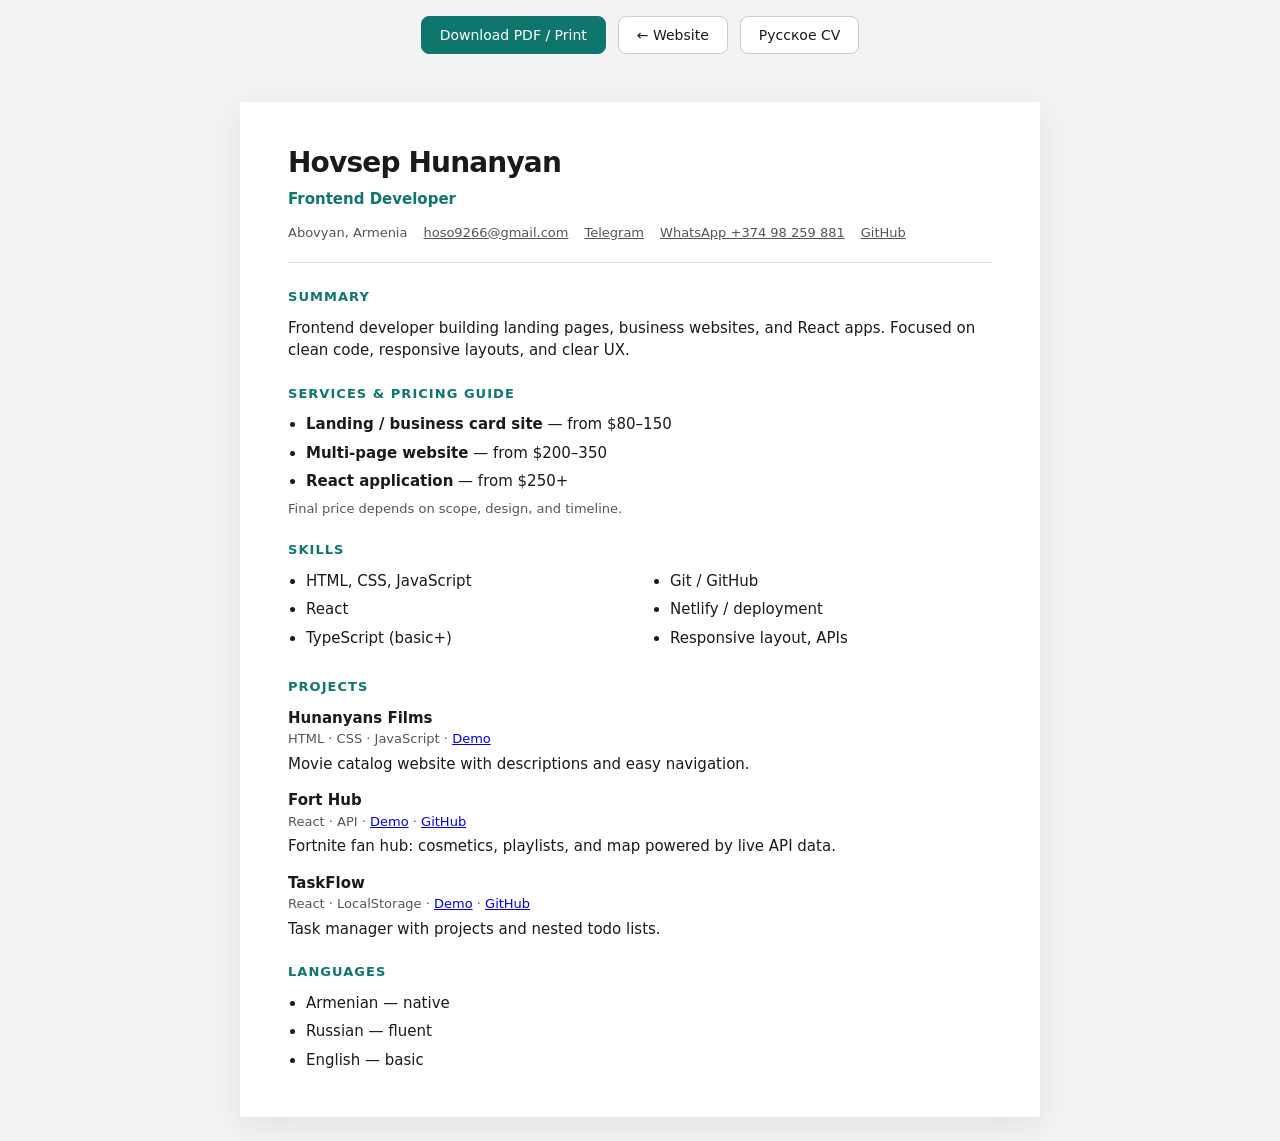
==== public/cv-en.html @ 46ccc36b "Update portfolio" ====
<!DOCTYPE html>
<html lang="en">
<head>
  <meta charset="UTF-8" />
  <meta name="viewport" content="width=device-width, initial-scale=1.0" />
  <title>Hovsep Hunanyan — CV</title>
  <style>
    :root {
      --text: #1a1a1a;
      --muted: #555;
      --line: #ddd;
      --accent: #0f766e;
    }
    * { box-sizing: border-box; }
    body {
      margin: 0;
      font: 15px/1.5 system-ui, -apple-system, Segoe UI, sans-serif;
      color: var(--text);
      background: #f3f3f3;
    }
    .page {
      max-width: 800px;
      margin: 24px auto;
      padding: 40px 48px;
      background: #fff;
      box-shadow: 0 8px 32px rgba(0,0,0,.08);
    }
    .toolbar {
      display: flex;
      gap: 12px;
      justify-content: center;
      margin: 16px auto 0;
      max-width: 800px;
      padding: 0 16px 24px;
    }
    .toolbar a, .toolbar button {
      font: 500 14px system-ui, sans-serif;
      padding: 10px 18px;
      border-radius: 8px;
      border: 1px solid #ccc;
      background: #fff;
      cursor: pointer;
      text-decoration: none;
      color: var(--text);
    }
    .toolbar button.primary {
      background: var(--accent);
      border-color: var(--accent);
      color: #fff;
    }
    h1 {
      margin: 0 0 4px;
      font-size: 28px;
      letter-spacing: -0.03em;
    }
    .role {
      margin: 0 0 12px;
      color: var(--accent);
      font-weight: 600;
    }
    .contacts {
      display: flex;
      flex-wrap: wrap;
      gap: 8px 16px;
      margin: 0 0 24px;
      padding-bottom: 20px;
      border-bottom: 1px solid var(--line);
      color: var(--muted);
      font-size: 13px;
    }
    .contacts a { color: var(--muted); }
    h2 {
      margin: 22px 0 10px;
      font-size: 13px;
      text-transform: uppercase;
      letter-spacing: 0.08em;
      color: var(--accent);
    }
    p { margin: 0 0 10px; }
    ul { margin: 0; padding-left: 18px; }
    li { margin-bottom: 6px; }
    .job { margin-bottom: 14px; }
    .job strong { display: block; }
    .meta { color: var(--muted); font-size: 13px; margin-bottom: 4px; }
    .grid {
      display: grid;
      grid-template-columns: 1fr 1fr;
      gap: 8px 24px;
    }
    @media print {
      body { background: #fff; }
      .toolbar { display: none; }
      .page { margin: 0; padding: 0; box-shadow: none; max-width: none; }
    }
    @media (max-width: 640px) {
      .page { margin: 0; padding: 24px; box-shadow: none; }
      .grid { grid-template-columns: 1fr; }
    }
  </style>
</head>
<body>
  <div class="toolbar">
    <button class="primary" type="button" onclick="window.print()">Download PDF / Print</button>
    <a href="/">← Website</a>
    <a href="/cv-ru.html">Русское CV</a>
  </div>

  <main class="page">
    <h1>Hovsep Hunanyan</h1>
    <p class="role">Frontend Developer</p>
    <div class="contacts">
      <span>Abovyan, Armenia</span>
      <a href="mailto:hoso9266@gmail.com">hoso9266@gmail.com</a>
      <a href="https://t.me/+37498259881">Telegram</a>
      <a href="https://wa.me/37498259881">WhatsApp +374 98 259 881</a>
      <a href="https://github.com/Hovsep9266">GitHub</a>
    </div>

    <h2>Summary</h2>
    <p>
      Frontend developer building landing pages, business websites, and React apps.
      Focused on clean code, responsive layouts, and clear UX.
    </p>

    <h2>Services &amp; pricing guide</h2>
    <ul>
      <li><strong>Landing / business card site</strong> — from $80–150</li>
      <li><strong>Multi-page website</strong> — from $200–350</li>
      <li><strong>React application</strong> — from $250+</li>
    </ul>
    <p style="color:var(--muted);font-size:13px">Final price depends on scope, design, and timeline.</p>

    <h2>Skills</h2>
    <div class="grid">
      <ul>
        <li>HTML, CSS, JavaScript</li>
        <li>React</li>
        <li>TypeScript (basic+)</li>
      </ul>
      <ul>
        <li>Git / GitHub</li>
        <li>Netlify / deployment</li>
        <li>Responsive layout, APIs</li>
      </ul>
    </div>

    <h2>Projects</h2>
    <div class="job">
      <strong>Hunanyans Films</strong>
      <div class="meta">HTML · CSS · JavaScript · <a href="https://hunanyans-films.netlify.app/">Demo</a></div>
      <p>Movie catalog website with descriptions and easy navigation.</p>
    </div>
    <div class="job">
      <strong>Fort Hub</strong>
      <div class="meta">React · API · <a href="https://fort-hub.netlify.app/">Demo</a> · <a href="https://github.com/Hovsep9266/fortnite">GitHub</a></div>
      <p>Fortnite fan hub: cosmetics, playlists, and map powered by live API data.</p>
    </div>
    <div class="job">
      <strong>TaskFlow</strong>
      <div class="meta">React · LocalStorage · <a href="https://taskflow-the-app.netlify.app/">Demo</a> · <a href="https://github.com/Hovsep9266/taskflow-the-app">GitHub</a></div>
      <p>Task manager with projects and nested todo lists.</p>
    </div>

    <h2>Languages</h2>
    <ul>
      <li>Armenian — native</li>
      <li>Russian — fluent</li>
      <li>English — basic</li>
    </ul>
  </main>
</body>
</html>
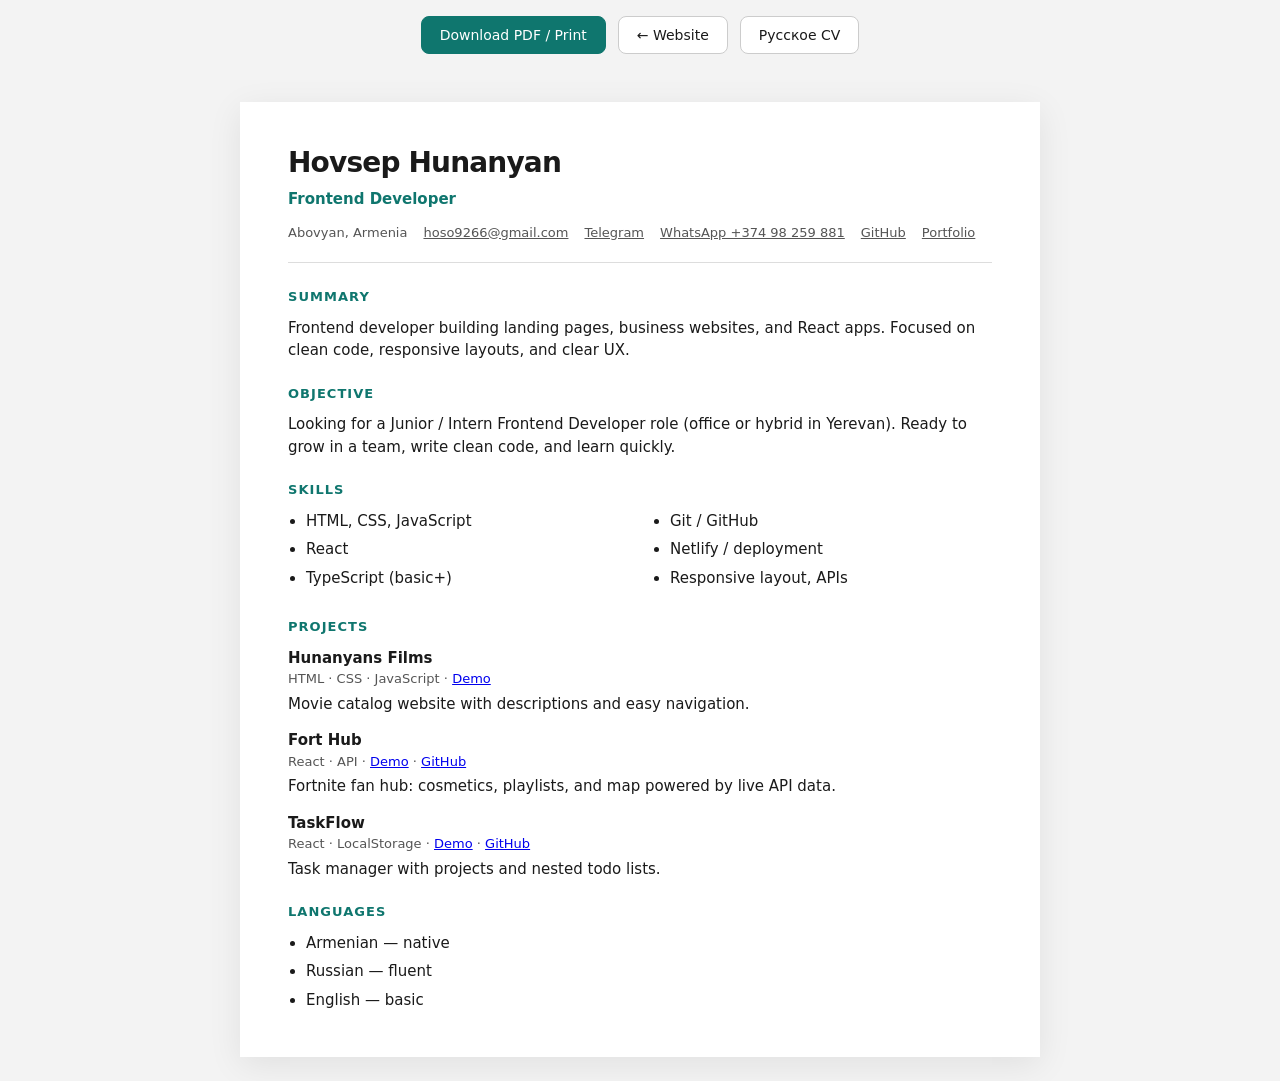
==== commit 65703750: "Update portfolio" ====
--- a/public/cv-en.html
+++ b/public/cv-en.html
@@ -110,10 +110,11 @@
     <p class="role">Frontend Developer</p>
     <div class="contacts">
       <span>Abovyan, Armenia</span>
-      <a href="mailto:hoso9266@gmail.com">hoso9266@gmail.com</a>
+      <a href="https://mail.google.com/mail/?view=cm&fs=1&to=hoso9266%40gmail.com" target="_blank" rel="noopener noreferrer">hoso9266@gmail.com</a>
       <a href="https://t.me/+37498259881">Telegram</a>
       <a href="https://wa.me/37498259881">WhatsApp +374 98 259 881</a>
       <a href="https://github.com/Hovsep9266">GitHub</a>
+      <a href="https://hovsep-hunanyan.netlify.app/">Portfolio</a>
     </div>
 
     <h2>Summary</h2>
@@ -122,13 +123,11 @@
       Focused on clean code, responsive layouts, and clear UX.
     </p>
 
-    <h2>Services &amp; pricing guide</h2>
-    <ul>
-      <li><strong>Landing / business card site</strong> — from $80–150</li>
-      <li><strong>Multi-page website</strong> — from $200–350</li>
-      <li><strong>React application</strong> — from $250+</li>
-    </ul>
-    <p style="color:var(--muted);font-size:13px">Final price depends on scope, design, and timeline.</p>
+    <h2>Objective</h2>
+    <p>
+      Looking for a Junior / Intern Frontend Developer role (office or hybrid in Yerevan).
+      Ready to grow in a team, write clean code, and learn quickly.
+    </p>
 
     <h2>Skills</h2>
     <div class="grid">
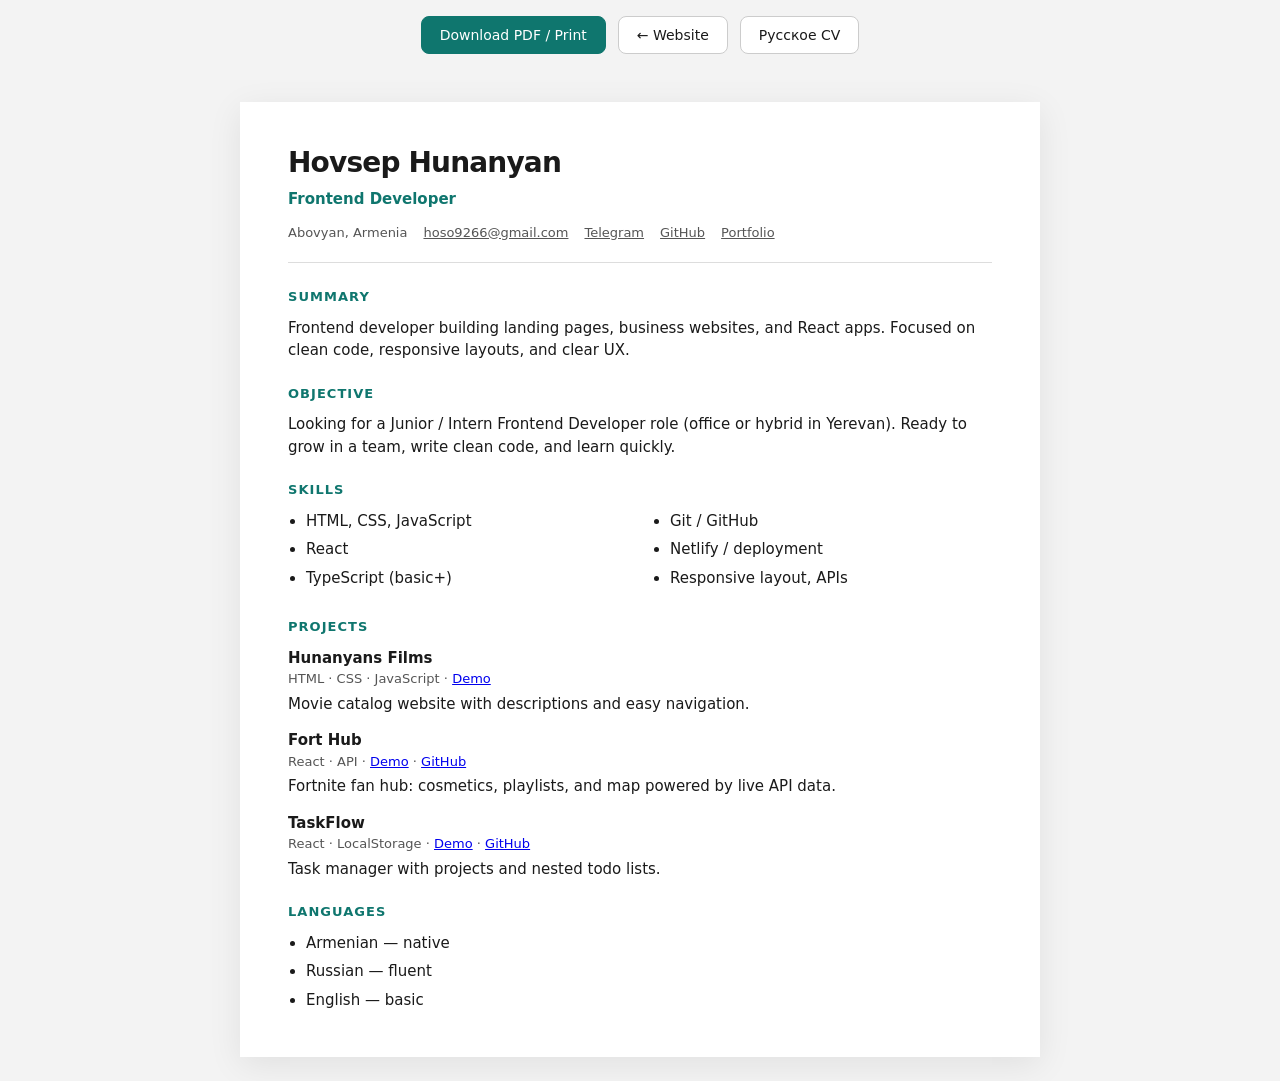
==== commit 8708f089: "Remove Instagram and WhatsApp from portfolio contacts. Co-authored-by: Cursor <cursoragent@cursor.co" ====
--- a/public/cv-en.html
+++ b/public/cv-en.html
@@ -112,7 +112,6 @@
       <span>Abovyan, Armenia</span>
       <a href="https://mail.google.com/mail/?view=cm&fs=1&to=hoso9266%40gmail.com" target="_blank" rel="noopener noreferrer">hoso9266@gmail.com</a>
       <a href="https://t.me/+37498259881">Telegram</a>
-      <a href="https://wa.me/37498259881">WhatsApp +374 98 259 881</a>
       <a href="https://github.com/Hovsep9266">GitHub</a>
       <a href="https://hovsep-hunanyan.netlify.app/">Portfolio</a>
     </div>
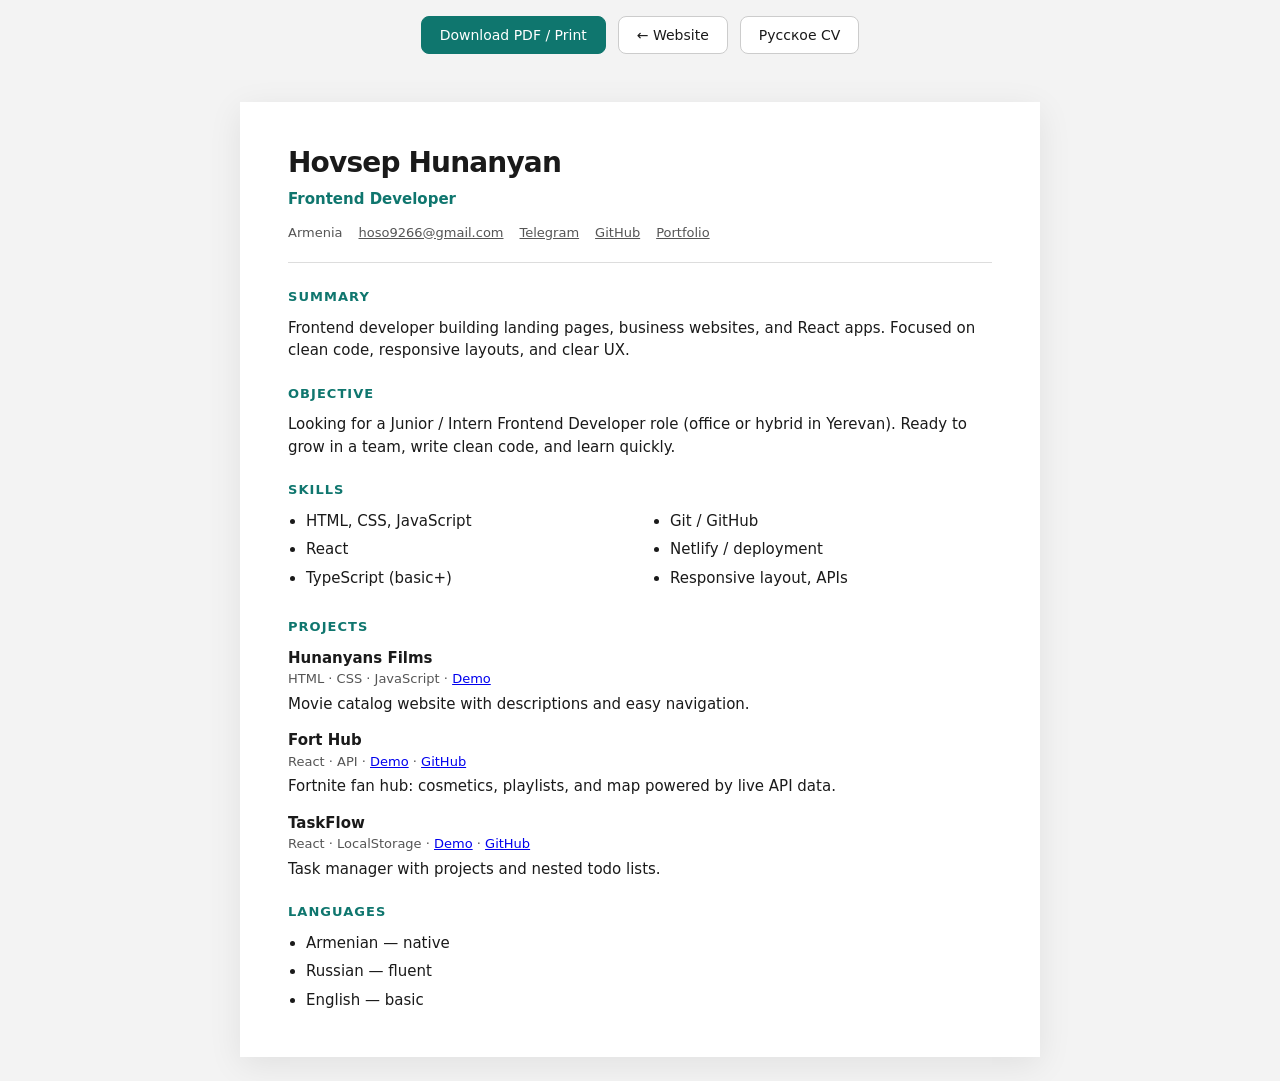
==== commit a65b972b: "Remove freelance services and Abovyan from portfolio location. Co-authored-by: Cursor <cursoragent@c" ====
--- a/public/cv-en.html
+++ b/public/cv-en.html
@@ -109,7 +109,7 @@
     <h1>Hovsep Hunanyan</h1>
     <p class="role">Frontend Developer</p>
     <div class="contacts">
-      <span>Abovyan, Armenia</span>
+      <span>Armenia</span>
       <a href="https://mail.google.com/mail/?view=cm&fs=1&to=hoso9266%40gmail.com" target="_blank" rel="noopener noreferrer">hoso9266@gmail.com</a>
       <a href="https://t.me/+37498259881">Telegram</a>
       <a href="https://github.com/Hovsep9266">GitHub</a>
